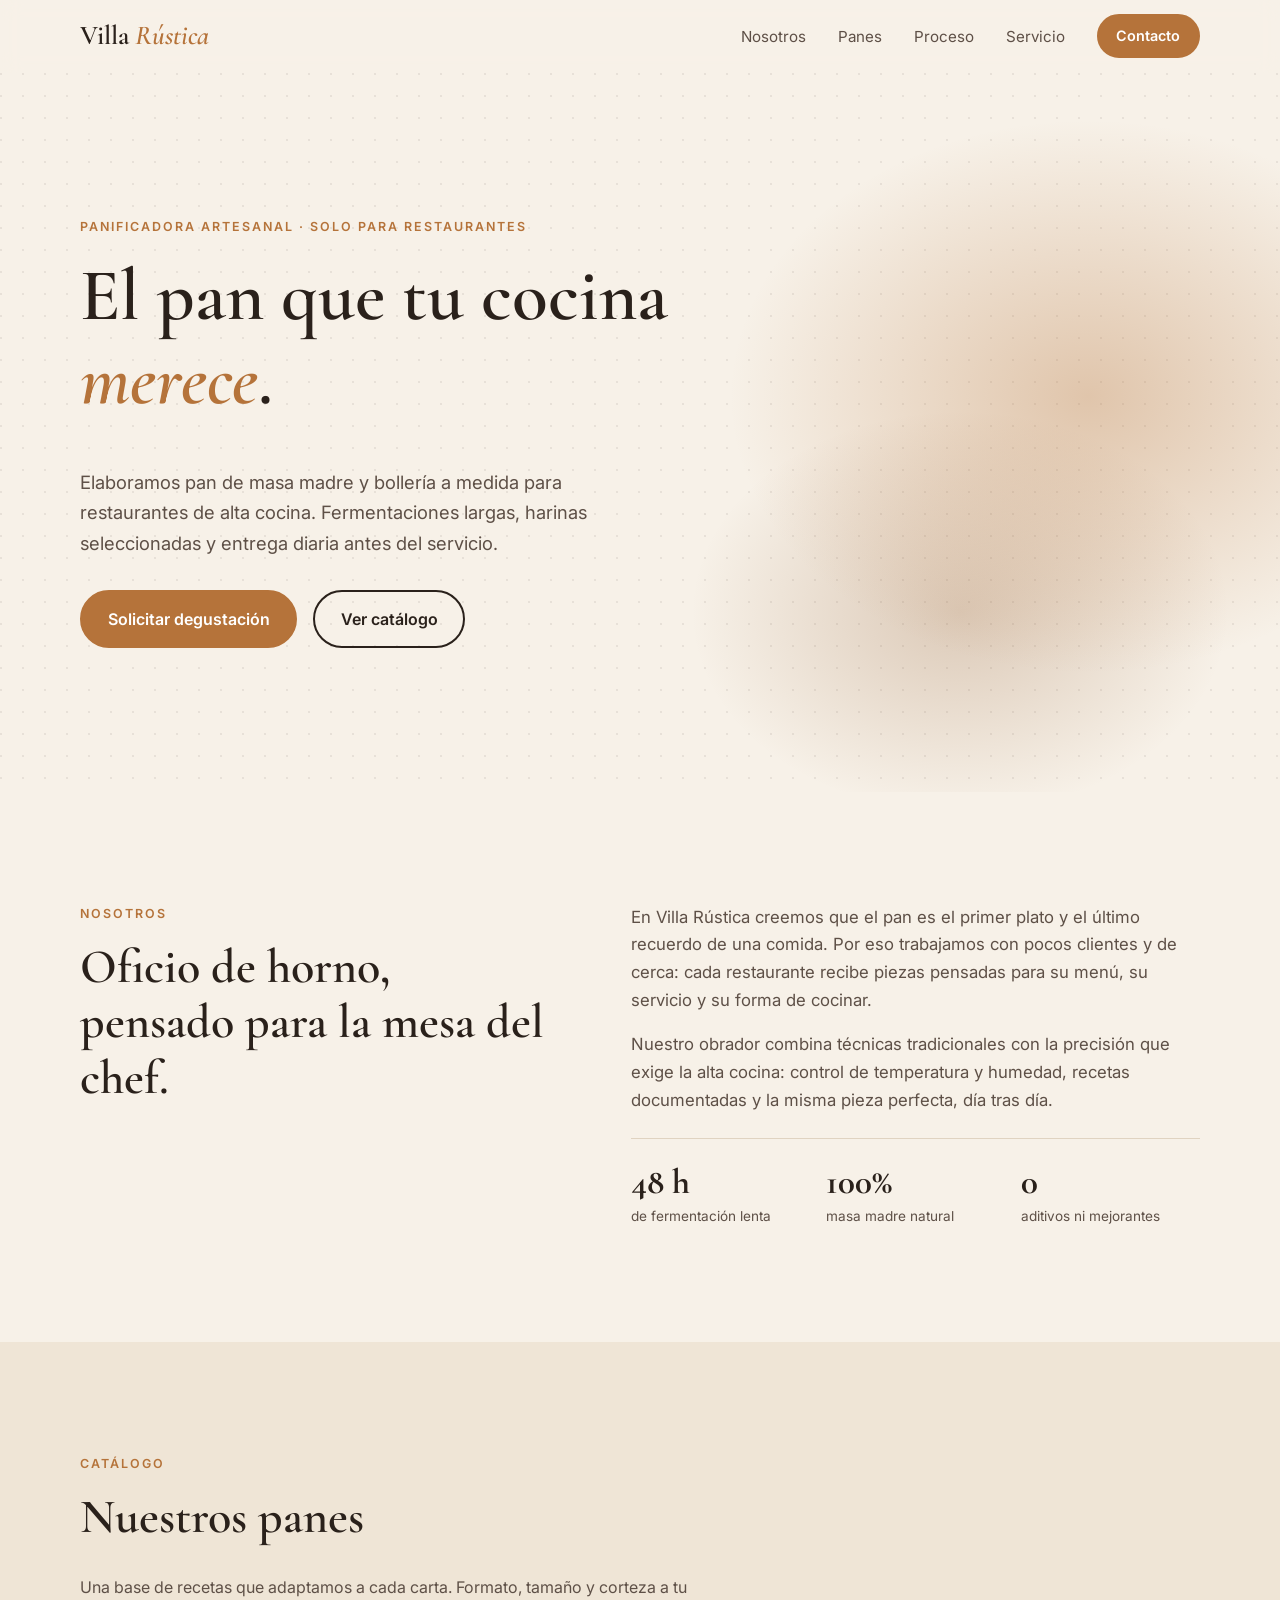
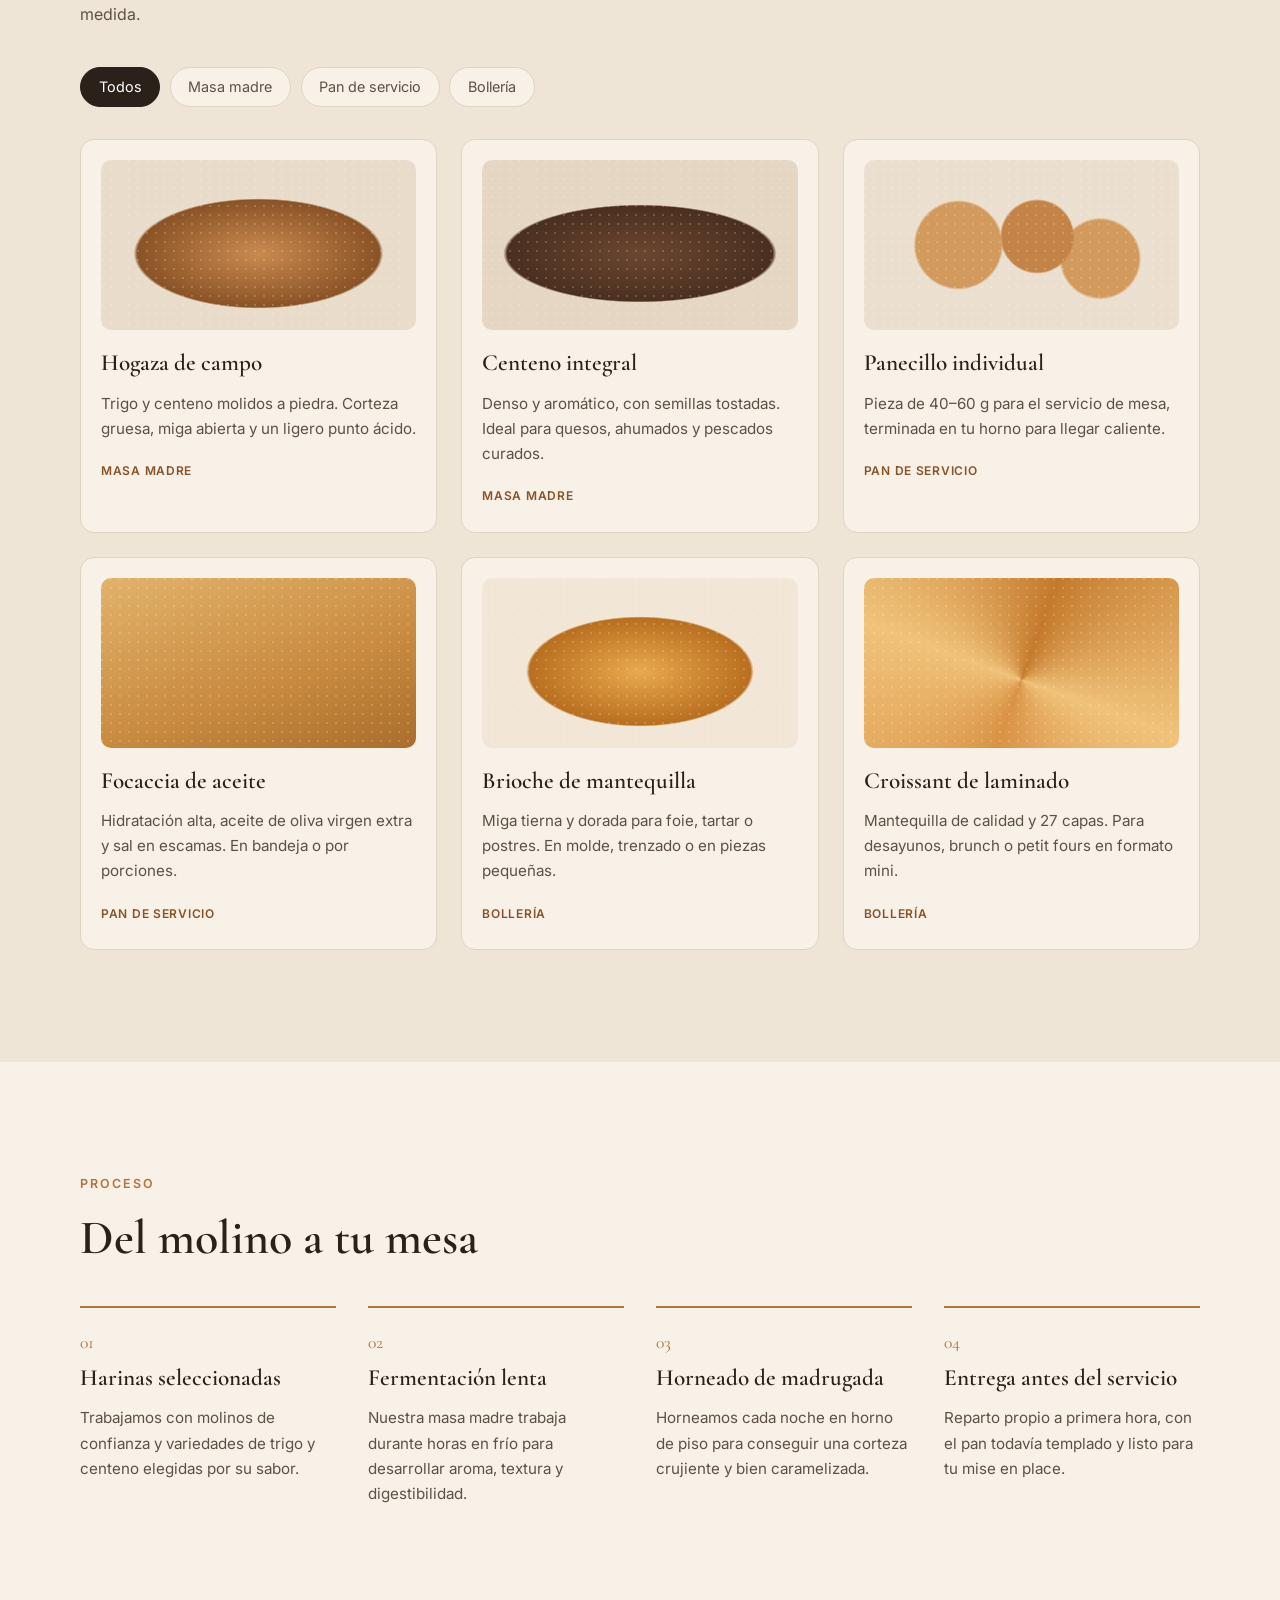
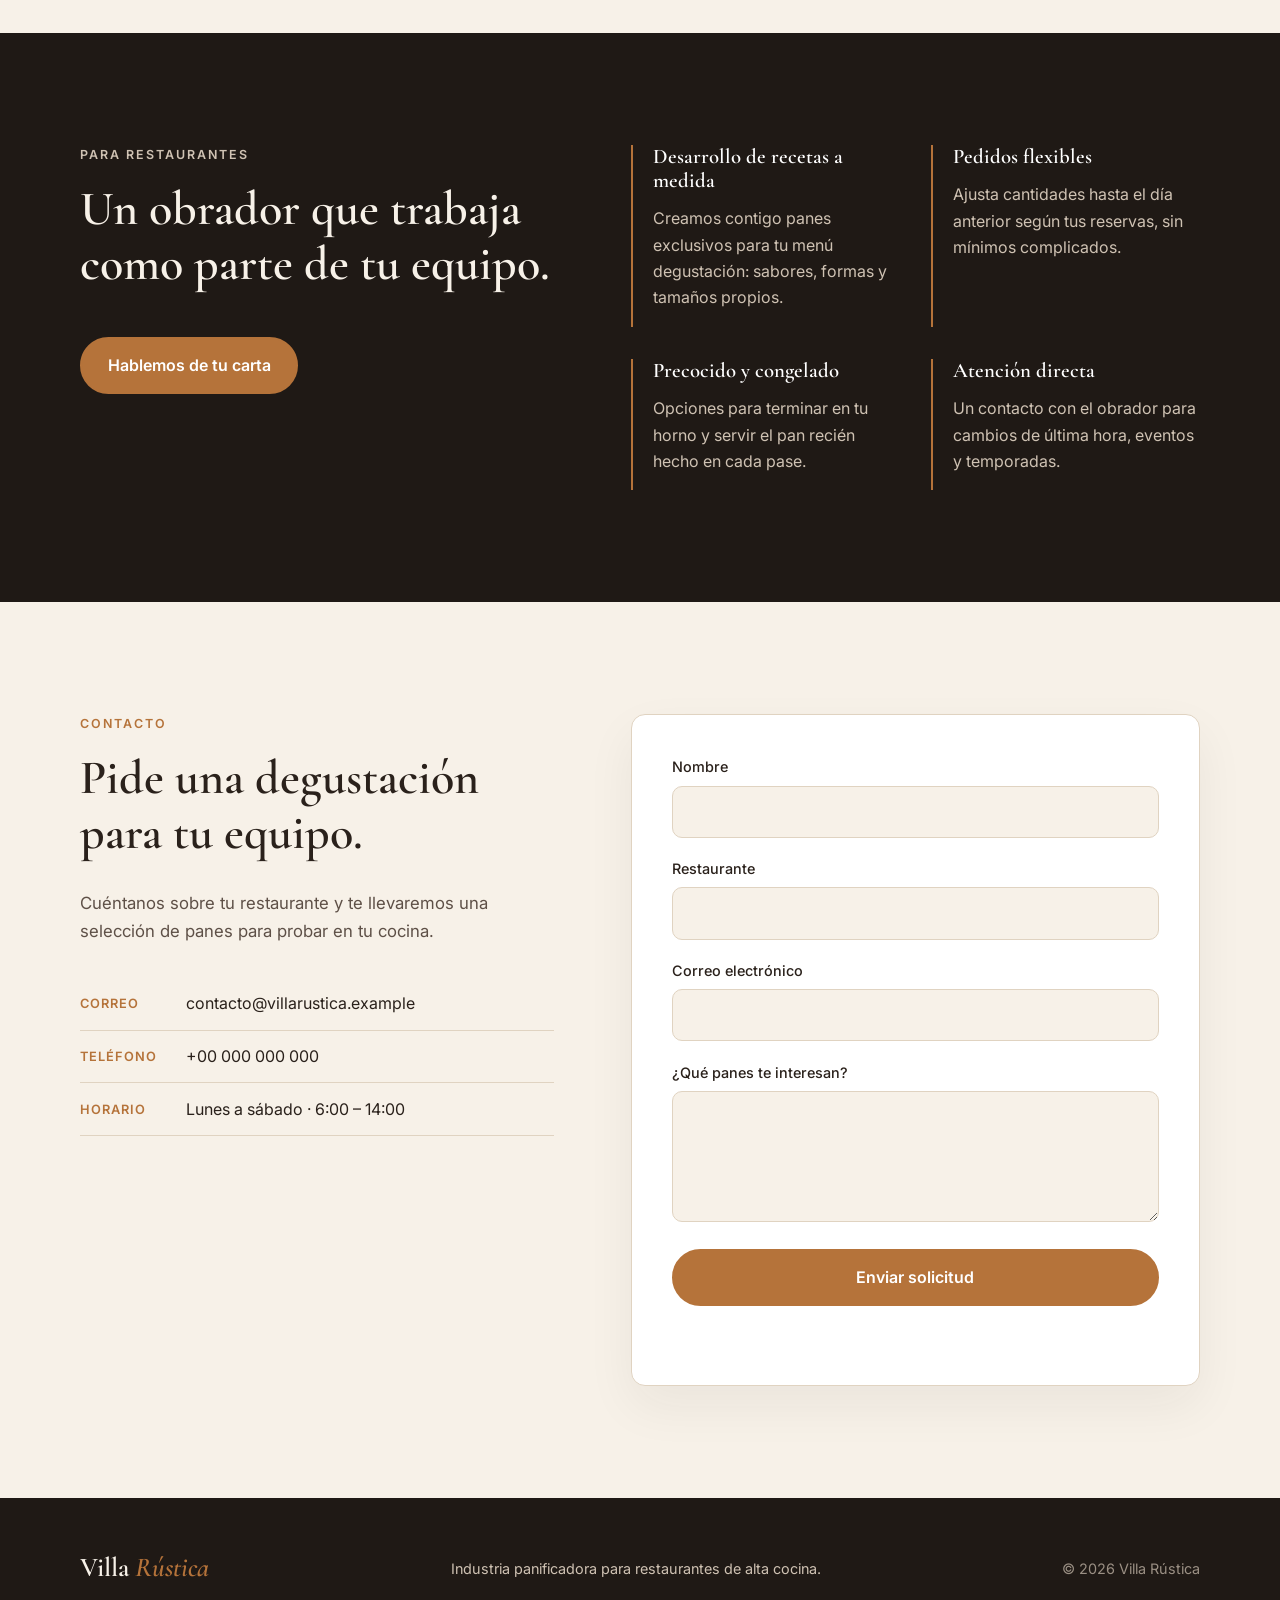
==== index.html @ 1c326f07 "Añade página web de presentación de Villa Rústica Landing estática (HTML/CSS/JS sin dependencias) co" ====
<!doctype html>
<html lang="es">
<head>
  <meta charset="utf-8">
  <meta name="viewport" content="width=device-width, initial-scale=1">
  <title>Villa Rústica · Panadería para alta cocina</title>
  <meta name="description" content="Villa Rústica: industria panificadora artesanal que elabora pan de masa madre y bollería a medida para restaurantes de alta cocina.">
  <link rel="preconnect" href="https://fonts.googleapis.com">
  <link rel="preconnect" href="https://fonts.gstatic.com" crossorigin>
  <link href="https://fonts.googleapis.com/css2?family=Cormorant+Garamond:ital,wght@0,500;0,600;1,500&family=Inter:wght@400;500;600&display=swap" rel="stylesheet">
  <link rel="stylesheet" href="styles.css">
  <link rel="icon" href="data:image/svg+xml,<svg xmlns='http://www.w3.org/2000/svg' viewBox='0 0 64 64'><ellipse cx='32' cy='36' rx='26' ry='18' fill='%23b5733a'/><path d='M16 30q8-8 16 0M28 26q8-8 16 0' stroke='%23f5ecdf' stroke-width='3' fill='none' stroke-linecap='round'/></svg>">
</head>
<body>
  <header class="site-header" id="top">
    <nav class="nav container" aria-label="Principal">
      <a href="#top" class="brand">Villa <em>Rústica</em></a>
      <button class="nav-toggle" aria-expanded="false" aria-controls="nav-menu" aria-label="Abrir menú">
        <span></span><span></span><span></span>
      </button>
      <ul class="nav-menu" id="nav-menu">
        <li><a href="#nosotros">Nosotros</a></li>
        <li><a href="#panes">Panes</a></li>
        <li><a href="#proceso">Proceso</a></li>
        <li><a href="#servicio">Servicio</a></li>
        <li><a href="#contacto" class="btn btn-small">Contacto</a></li>
      </ul>
    </nav>
  </header>

  <main>
    <section class="hero">
      <div class="hero-bg" aria-hidden="true"></div>
      <div class="container hero-content">
        <p class="eyebrow">Panificadora artesanal · Solo para restaurantes</p>
        <h1>El pan que tu cocina <em>merece</em>.</h1>
        <p class="lead">Elaboramos pan de masa madre y bollería a medida para restaurantes de alta cocina. Fermentaciones largas, harinas seleccionadas y entrega diaria antes del servicio.</p>
        <div class="hero-actions">
          <a href="#contacto" class="btn">Solicitar degustación</a>
          <a href="#panes" class="btn btn-ghost">Ver catálogo</a>
        </div>
      </div>
    </section>

    <section class="section" id="nosotros">
      <div class="container split">
        <div>
          <p class="eyebrow">Nosotros</p>
          <h2>Oficio de horno, pensado para la mesa del chef.</h2>
        </div>
        <div class="prose">
          <p>En Villa Rústica creemos que el pan es el primer plato y el último recuerdo de una comida. Por eso trabajamos con pocos clientes y de cerca: cada restaurante recibe piezas pensadas para su menú, su servicio y su forma de cocinar.</p>
          <p>Nuestro obrador combina técnicas tradicionales con la precisión que exige la alta cocina: control de temperatura y humedad, recetas documentadas y la misma pieza perfecta, día tras día.</p>
          <ul class="stats">
            <li><strong>48 h</strong><span>de fermentación lenta</span></li>
            <li><strong>100%</strong><span>masa madre natural</span></li>
            <li><strong>0</strong><span>aditivos ni mejorantes</span></li>
          </ul>
        </div>
      </div>
    </section>

    <section class="section section-alt" id="panes">
      <div class="container">
        <div class="section-head">
          <p class="eyebrow">Catálogo</p>
          <h2>Nuestros panes</h2>
          <p>Una base de recetas que adaptamos a cada carta. Formato, tamaño y corteza a tu medida.</p>
        </div>
        <div class="filters" role="group" aria-label="Filtrar panes">
          <button class="chip is-active" data-filter="todos">Todos</button>
          <button class="chip" data-filter="masa-madre">Masa madre</button>
          <button class="chip" data-filter="servicio">Pan de servicio</button>
          <button class="chip" data-filter="dulce">Bollería</button>
        </div>
        <div class="cards">
          <article class="card" data-cat="masa-madre">
            <div class="card-art art-1" aria-hidden="true"></div>
            <h3>Hogaza de campo</h3>
            <p>Trigo y centeno molidos a piedra. Corteza gruesa, miga abierta y un ligero punto ácido.</p>
            <span class="tag">Masa madre</span>
          </article>
          <article class="card" data-cat="masa-madre">
            <div class="card-art art-2" aria-hidden="true"></div>
            <h3>Centeno integral</h3>
            <p>Denso y aromático, con semillas tostadas. Ideal para quesos, ahumados y pescados curados.</p>
            <span class="tag">Masa madre</span>
          </article>
          <article class="card" data-cat="servicio">
            <div class="card-art art-3" aria-hidden="true"></div>
            <h3>Panecillo individual</h3>
            <p>Pieza de 40–60 g para el servicio de mesa, terminada en tu horno para llegar caliente.</p>
            <span class="tag">Pan de servicio</span>
          </article>
          <article class="card" data-cat="servicio">
            <div class="card-art art-4" aria-hidden="true"></div>
            <h3>Focaccia de aceite</h3>
            <p>Hidratación alta, aceite de oliva virgen extra y sal en escamas. En bandeja o por porciones.</p>
            <span class="tag">Pan de servicio</span>
          </article>
          <article class="card" data-cat="dulce">
            <div class="card-art art-5" aria-hidden="true"></div>
            <h3>Brioche de mantequilla</h3>
            <p>Miga tierna y dorada para foie, tartar o postres. En molde, trenzado o en piezas pequeñas.</p>
            <span class="tag">Bollería</span>
          </article>
          <article class="card" data-cat="dulce">
            <div class="card-art art-6" aria-hidden="true"></div>
            <h3>Croissant de laminado</h3>
            <p>Mantequilla de calidad y 27 capas. Para desayunos, brunch o petit fours en formato mini.</p>
            <span class="tag">Bollería</span>
          </article>
        </div>
      </div>
    </section>

    <section class="section" id="proceso">
      <div class="container">
        <div class="section-head">
          <p class="eyebrow">Proceso</p>
          <h2>Del molino a tu mesa</h2>
        </div>
        <ol class="steps">
          <li>
            <span class="step-num">01</span>
            <h3>Harinas seleccionadas</h3>
            <p>Trabajamos con molinos de confianza y variedades de trigo y centeno elegidas por su sabor.</p>
          </li>
          <li>
            <span class="step-num">02</span>
            <h3>Fermentación lenta</h3>
            <p>Nuestra masa madre trabaja durante horas en frío para desarrollar aroma, textura y digestibilidad.</p>
          </li>
          <li>
            <span class="step-num">03</span>
            <h3>Horneado de madrugada</h3>
            <p>Horneamos cada noche en horno de piso para conseguir una corteza crujiente y bien caramelizada.</p>
          </li>
          <li>
            <span class="step-num">04</span>
            <h3>Entrega antes del servicio</h3>
            <p>Reparto propio a primera hora, con el pan todavía templado y listo para tu mise en place.</p>
          </li>
        </ol>
      </div>
    </section>

    <section class="section section-dark" id="servicio">
      <div class="container split">
        <div>
          <p class="eyebrow">Para restaurantes</p>
          <h2>Un obrador que trabaja como parte de tu equipo.</h2>
          <a href="#contacto" class="btn">Hablemos de tu carta</a>
        </div>
        <ul class="features">
          <li>
            <h3>Desarrollo de recetas a medida</h3>
            <p>Creamos contigo panes exclusivos para tu menú degustación: sabores, formas y tamaños propios.</p>
          </li>
          <li>
            <h3>Pedidos flexibles</h3>
            <p>Ajusta cantidades hasta el día anterior según tus reservas, sin mínimos complicados.</p>
          </li>
          <li>
            <h3>Precocido y congelado</h3>
            <p>Opciones para terminar en tu horno y servir el pan recién hecho en cada pase.</p>
          </li>
          <li>
            <h3>Atención directa</h3>
            <p>Un contacto con el obrador para cambios de última hora, eventos y temporadas.</p>
          </li>
        </ul>
      </div>
    </section>

    <section class="section" id="contacto">
      <div class="container split">
        <div>
          <p class="eyebrow">Contacto</p>
          <h2>Pide una degustación para tu equipo.</h2>
          <p class="prose">Cuéntanos sobre tu restaurante y te llevaremos una selección de panes para probar en tu cocina.</p>
          <ul class="contact-list">
            <li><span>Correo</span><a href="mailto:contacto@villarustica.example">contacto@villarustica.example</a></li>
            <li><span>Teléfono</span><a href="tel:+000000000">+00 000 000 000</a></li>
            <li><span>Horario</span>Lunes a sábado · 6:00 – 14:00</li>
          </ul>
        </div>
        <form class="form" id="contact-form" novalidate>
          <div class="field">
            <label for="name">Nombre</label>
            <input id="name" name="name" type="text" autocomplete="name" required>
          </div>
          <div class="field">
            <label for="restaurant">Restaurante</label>
            <input id="restaurant" name="restaurant" type="text" autocomplete="organization" required>
          </div>
          <div class="field">
            <label for="email">Correo electrónico</label>
            <input id="email" name="email" type="email" autocomplete="email" required>
          </div>
          <div class="field">
            <label for="message">¿Qué panes te interesan?</label>
            <textarea id="message" name="message" rows="4"></textarea>
          </div>
          <button type="submit" class="btn btn-block">Enviar solicitud</button>
          <p class="form-status" role="status" aria-live="polite"></p>
        </form>
      </div>
    </section>
  </main>

  <footer class="site-footer">
    <div class="container footer-inner">
      <a href="#top" class="brand">Villa <em>Rústica</em></a>
      <p>Industria panificadora para restaurantes de alta cocina.</p>
      <p class="muted">© <span id="year"></span> Villa Rústica</p>
    </div>
  </footer>

  <script src="script.js"></script>
</body>
</html>
---- styles.css ----
:root {
  --flour: #f7f1e8;
  --flour-2: #efe5d6;
  --crust: #b5733a;
  --crust-dark: #8a5326;
  --ink: #2a211b;
  --ink-soft: #5e5047;
  --night: #1f1915;
  --line: #e0d3c1;
  --radius: 14px;
  --serif: "Cormorant Garamond", Georgia, serif;
  --sans: "Inter", system-ui, -apple-system, sans-serif;
}

*, *::before, *::after { box-sizing: border-box; }
html { scroll-behavior: smooth; }
body {
  margin: 0;
  font-family: var(--sans);
  font-size: 1rem;
  line-height: 1.65;
  color: var(--ink);
  background: var(--flour);
  -webkit-font-smoothing: antialiased;
}
img { max-width: 100%; display: block; }
a { color: inherit; }
h1, h2, h3 { font-family: var(--serif); font-weight: 600; line-height: 1.15; margin: 0 0 .6em; }
h1 { font-size: clamp(2.6rem, 6vw, 4.6rem); }
h2 { font-size: clamp(2rem, 4vw, 3rem); }
h3 { font-size: 1.45rem; }
h1 em, h2 em, .brand em { font-style: italic; color: var(--crust); }
p { margin: 0 0 1em; }

.container { width: min(1120px, 100% - 32px); margin-inline: auto; }

.eyebrow {
  font-size: .78rem;
  font-weight: 600;
  letter-spacing: .16em;
  text-transform: uppercase;
  color: var(--crust);
  margin-bottom: 1rem;
}

/* Buttons */
.btn {
  display: inline-block;
  padding: .85rem 1.6rem;
  border-radius: 999px;
  background: var(--crust);
  color: #fff;
  font-weight: 600;
  text-decoration: none;
  border: 2px solid var(--crust);
  cursor: pointer;
  font: inherit;
  font-weight: 600;
  transition: background .2s, border-color .2s, transform .2s;
}
.btn:hover { background: var(--crust-dark); border-color: var(--crust-dark); transform: translateY(-1px); }
.btn:focus-visible, .chip:focus-visible, a:focus-visible { outline: 3px solid var(--crust); outline-offset: 3px; }
.btn-ghost { background: transparent; color: var(--ink); border-color: var(--ink); }
.btn-ghost:hover { background: var(--ink); border-color: var(--ink); color: #fff; }
.btn-small { padding: .5rem 1.1rem; font-size: .9rem; }
.btn-block { width: 100%; }

/* Header */
.site-header {
  position: sticky;
  top: 0;
  z-index: 50;
  background: rgba(247, 241, 232, .88);
  backdrop-filter: blur(10px);
  border-bottom: 1px solid transparent;
  transition: border-color .2s;
}
.site-header.scrolled { border-bottom-color: var(--line); }
.nav { display: flex; align-items: center; justify-content: space-between; height: 72px; }
.brand { font-family: var(--serif); font-size: 1.7rem; font-weight: 600; text-decoration: none; }
.nav-menu { display: flex; align-items: center; gap: 2rem; list-style: none; margin: 0; padding: 0; }
.nav-menu a:not(.btn) { text-decoration: none; font-size: .95rem; color: var(--ink-soft); }
.nav-menu a:not(.btn):hover { color: var(--ink); }
.nav-toggle { display: none; background: none; border: 0; padding: 8px; cursor: pointer; }
.nav-toggle span { display: block; width: 24px; height: 2px; background: var(--ink); margin: 5px 0; transition: transform .2s, opacity .2s; }

/* Hero */
.hero { position: relative; overflow: hidden; padding: clamp(5rem, 12vw, 9rem) 0; }
.hero-bg {
  position: absolute; inset: 0;
  background:
    radial-gradient(ellipse 40% 55% at 85% 45%, rgba(181, 115, 58, .35), transparent 70%),
    radial-gradient(ellipse 30% 40% at 75% 75%, rgba(138, 83, 38, .25), transparent 70%),
    radial-gradient(circle at 1px 1px, rgba(42, 33, 27, .08) 1px, transparent 0) 0 0 / 22px 22px;
}
.hero-content { position: relative; max-width: 760px; margin-left: max(16px, (100% - 1120px) / 2); }
.lead { font-size: 1.15rem; color: var(--ink-soft); max-width: 580px; }
.hero-actions { display: flex; flex-wrap: wrap; gap: 1rem; margin-top: 2rem; }

/* Sections */
.section { padding: clamp(4rem, 9vw, 7rem) 0; }
.section-alt { background: var(--flour-2); }
.section-dark { background: var(--night); color: var(--flour); }
.section-dark p { color: #cfc2b3; }
.section-head { max-width: 640px; margin-bottom: 2.5rem; }
.section-head p:last-child { color: var(--ink-soft); }
.split { display: grid; grid-template-columns: 1fr 1.2fr; gap: clamp(2rem, 6vw, 5rem); align-items: start; }
.prose { color: var(--ink-soft); font-size: 1.05rem; }

.stats { display: grid; grid-template-columns: repeat(3, 1fr); gap: 1rem; list-style: none; padding: 1.5rem 0 0; margin: 1.5rem 0 0; border-top: 1px solid var(--line); }
.stats strong { display: block; font-family: var(--serif); font-size: 2.2rem; color: var(--ink); line-height: 1.1; }
.stats span { font-size: .85rem; }

/* Filters + cards */
.filters { display: flex; flex-wrap: wrap; gap: .6rem; margin-bottom: 2rem; }
.chip {
  font: inherit; font-size: .9rem;
  padding: .45rem 1.1rem;
  border-radius: 999px;
  border: 1px solid var(--line);
  background: var(--flour);
  color: var(--ink-soft);
  cursor: pointer;
  transition: all .2s;
}
.chip:hover { border-color: var(--crust); color: var(--ink); }
.chip.is-active { background: var(--ink); border-color: var(--ink); color: #fff; }

.cards { display: grid; grid-template-columns: repeat(auto-fill, minmax(280px, 1fr)); gap: 1.5rem; }
.card {
  background: var(--flour);
  border: 1px solid var(--line);
  border-radius: var(--radius);
  padding: 1.25rem 1.25rem 1.5rem;
  transition: transform .25s, box-shadow .25s, opacity .25s;
}
.card:hover { transform: translateY(-4px); box-shadow: 0 16px 36px rgba(42, 33, 27, .1); }
.card[hidden] { display: none; }
.card p { color: var(--ink-soft); font-size: .95rem; }
.tag { display: inline-block; font-size: .75rem; font-weight: 600; letter-spacing: .06em; text-transform: uppercase; color: var(--crust-dark); }

.card-art { height: 170px; border-radius: 10px; margin-bottom: 1.25rem; position: relative; overflow: hidden; }
.card-art::after {
  content: ""; position: absolute; inset: 0;
  background: radial-gradient(circle at 1px 1px, rgba(255,255,255,.18) 1px, transparent 0) 0 0 / 9px 9px;
}
.art-1 { background: radial-gradient(ellipse 55% 45% at 50% 55%, #c98a4f, #8a5326 70%, #e9dccb 72%); }
.art-2 { background: radial-gradient(ellipse 60% 40% at 50% 55%, #6b4630, #4a2f1f 70%, #e5d7c3 72%); }
.art-3 { background:
  radial-gradient(circle at 30% 50%, #d39a5e 0 18%, transparent 19%),
  radial-gradient(circle at 55% 45%, #c58447 0 18%, transparent 19%),
  radial-gradient(circle at 75% 58%, #d39a5e 0 15%, transparent 16%), #ebdfcf; }
.art-4 { background: linear-gradient(160deg, #e2b26b, #c88a3f 60%, #a96e2c); }
.art-5 { background: radial-gradient(ellipse 50% 45% at 50% 55%, #e9a94d, #b86f1f 70%, #f2e7d6 72%); }
.art-6 { background: conic-gradient(from 200deg at 50% 60%, #d99345, #f0c27a, #c47a2c, #f0c27a, #d99345); }

/* Steps */
.steps { list-style: none; padding: 0; margin: 0; display: grid; grid-template-columns: repeat(4, 1fr); gap: 2rem; counter-reset: none; }
.steps li { border-top: 2px solid var(--crust); padding-top: 1.25rem; }
.steps p { color: var(--ink-soft); font-size: .95rem; }
.step-num { font-family: var(--serif); font-size: 1.1rem; color: var(--crust); display: block; margin-bottom: .5rem; }

/* Features */
.features { list-style: none; padding: 0; margin: 0; display: grid; grid-template-columns: 1fr 1fr; gap: 2rem; }
.features li { border-left: 2px solid var(--crust); padding-left: 1.25rem; }
.features h3 { color: #fff; font-size: 1.3rem; }
.section-dark .btn { margin-top: 1rem; }

/* Contact */
.contact-list { list-style: none; padding: 0; margin: 2rem 0 0; }
.contact-list li { display: flex; gap: 1rem; padding: .8rem 0; border-bottom: 1px solid var(--line); flex-wrap: wrap; }
.contact-list span { width: 90px; font-size: .8rem; font-weight: 600; letter-spacing: .08em; text-transform: uppercase; color: var(--crust); padding-top: .15rem; }
.contact-list a { text-decoration: none; }
.contact-list a:hover { color: var(--crust); }

.form { background: #fff; border: 1px solid var(--line); border-radius: var(--radius); padding: clamp(1.5rem, 4vw, 2.5rem); box-shadow: 0 20px 50px rgba(42, 33, 27, .06); }
.field { margin-bottom: 1.2rem; }
.field label { display: block; font-size: .9rem; font-weight: 500; margin-bottom: .4rem; }
.field input, .field textarea {
  width: 100%; font: inherit;
  padding: .75rem .9rem;
  border: 1px solid var(--line);
  border-radius: 10px;
  background: var(--flour);
  color: var(--ink);
  transition: border-color .2s, box-shadow .2s;
}
.field input:focus, .field textarea:focus { outline: none; border-color: var(--crust); box-shadow: 0 0 0 3px rgba(181, 115, 58, .2); }
.field.invalid input { border-color: #b3261e; }
.form-status { margin: 1rem 0 0; font-size: .95rem; min-height: 1.5em; }
.form-status.ok { color: #2e6b3a; }
.form-status.error { color: #b3261e; }

/* Footer */
.site-footer { background: var(--night); color: #cfc2b3; padding: 3rem 0; }
.site-footer .brand { color: var(--flour); }
.footer-inner { display: flex; flex-wrap: wrap; gap: 1rem 2rem; align-items: center; justify-content: space-between; }
.footer-inner p { margin: 0; font-size: .9rem; }
.muted { opacity: .7; }

/* Reveal on scroll */
.reveal { opacity: 0; transform: translateY(18px); transition: opacity .7s ease, transform .7s ease; }
.reveal.visible { opacity: 1; transform: none; }

@media (prefers-reduced-motion: reduce) {
  html { scroll-behavior: auto; }
  .reveal { opacity: 1; transform: none; transition: none; }
}

/* Responsive */
@media (max-width: 900px) {
  .split { grid-template-columns: 1fr; }
  .steps { grid-template-columns: 1fr 1fr; }
}
@media (max-width: 720px) {
  .nav-toggle { display: block; }
  .nav-menu {
    position: absolute; top: 72px; left: 0; right: 0;
    flex-direction: column; align-items: flex-start; gap: 0;
    background: var(--flour);
    border-bottom: 1px solid var(--line);
    padding: .5rem 16px 1.25rem;
    display: none;
  }
  .nav-menu.open { display: flex; }
  .nav-menu li { width: 100%; }
  .nav-menu a:not(.btn) { display: block; padding: .75rem 0; font-size: 1.05rem; }
  .nav-menu .btn { margin-top: .5rem; }
  .nav-toggle[aria-expanded="true"] span:nth-child(1) { transform: translateY(7px) rotate(45deg); }
  .nav-toggle[aria-expanded="true"] span:nth-child(2) { opacity: 0; }
  .nav-toggle[aria-expanded="true"] span:nth-child(3) { transform: translateY(-7px) rotate(-45deg); }
  .features, .steps { grid-template-columns: 1fr; }
  .stats strong { font-size: 1.8rem; }
}
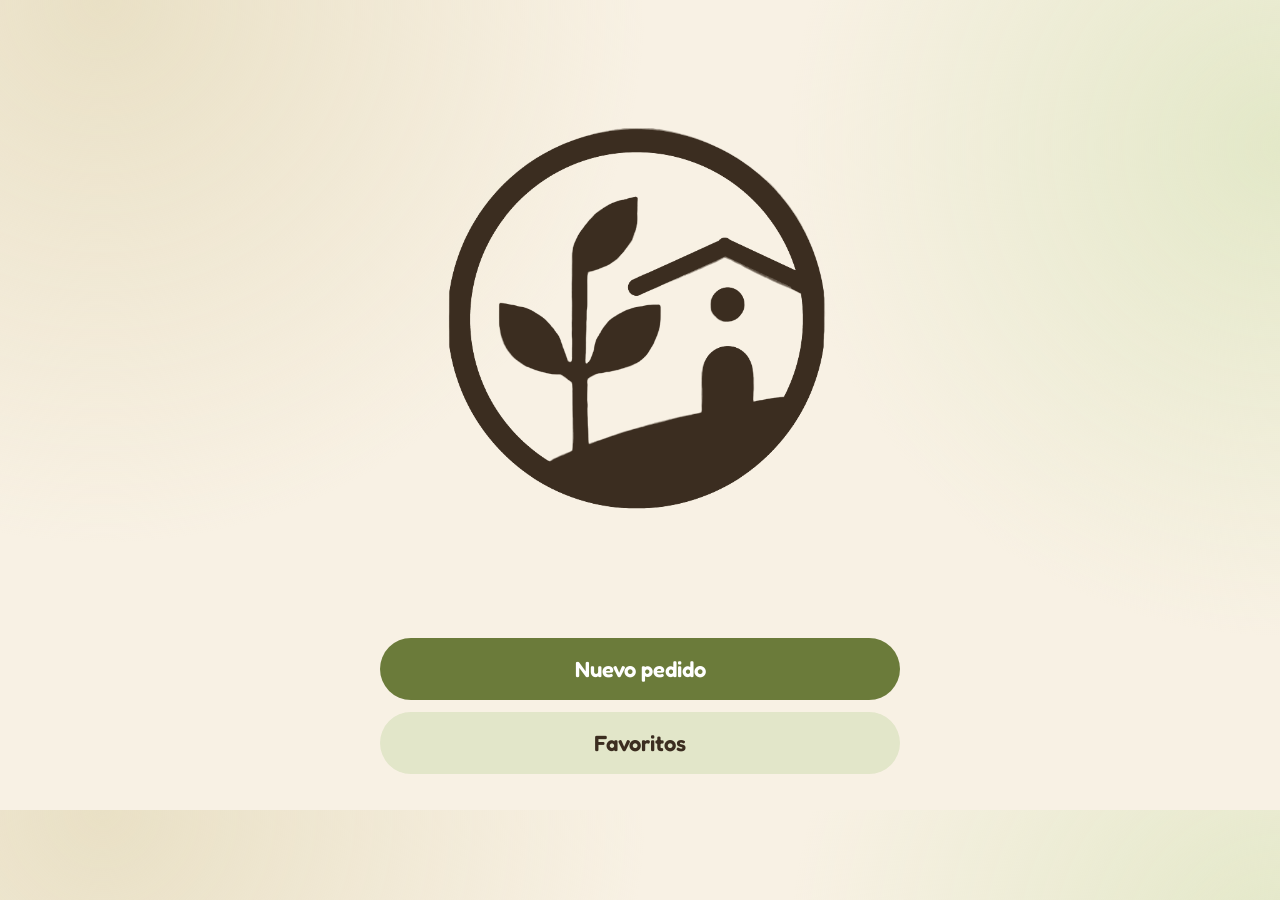
==== commit 5bcbaeba: "Rename index.html.html to index.html" ====
--- a/index.html
+++ b/index.html
@@ -1,222 +1,192 @@
-<!doctype html>
+<!DOCTYPE html>
 <html lang="es">
 <head>
-  <meta charset="utf-8">
-  <meta name="viewport" content="width=device-width, initial-scale=1">
-  <title>Villa Rústica · Panadería para alta cocina</title>
-  <meta name="description" content="Villa Rústica: industria panificadora artesanal que elabora pan de masa madre y bollería a medida para restaurantes de alta cocina.">
-  <link rel="preconnect" href="https://fonts.googleapis.com">
-  <link rel="preconnect" href="https://fonts.gstatic.com" crossorigin>
-  <link href="https://fonts.googleapis.com/css2?family=Cormorant+Garamond:ital,wght@0,500;0,600;1,500&family=Inter:wght@400;500;600&display=swap" rel="stylesheet">
-  <link rel="stylesheet" href="styles.css">
-  <link rel="icon" href="data:image/svg+xml,<svg xmlns='http://www.w3.org/2000/svg' viewBox='0 0 64 64'><ellipse cx='32' cy='36' rx='26' ry='18' fill='%23b5733a'/><path d='M16 30q8-8 16 0M28 26q8-8 16 0' stroke='%23f5ecdf' stroke-width='3' fill='none' stroke-linecap='round'/></svg>">
+<meta charset="utf-8">
+<meta name="viewport" content="width=device-width, initial-scale=1, viewport-fit=cover">
+<title>Villa Rústica</title>
+<link href="https://fonts.googleapis.com/css2?family=Fredoka:wght@500;600&family=DM+Sans:wght@400;500;700&display=swap" rel="stylesheet">
+<style>
+:root{color-scheme:light;--bg:#f8f1e4;--ink:#3b2d20;--soft:#7f705a;--pink:#6b7b3a;--pink2:#ebe0c8;--lilac:#e2e6c9;--line:#ddd0b2;box-sizing:border-box;padding-top:env(safe-area-inset-top,0px);padding-bottom:env(safe-area-inset-bottom,0px)}
+*{box-sizing:border-box}
+html{scroll-padding-top:env(safe-area-inset-top,0px)}
+body{margin:0;background:radial-gradient(circle at 8% 0,#e9e0c5 0,transparent 38%),radial-gradient(circle at 100% 18%,#e3e8c8 0,transparent 34%),var(--bg);background-color:var(--bg);color:var(--ink);font-family:'DM Sans',system-ui,sans-serif;font-size:17px;line-height:1.3}
+h1,h2,b,.btn,.big,output{font-family:'Fredoka','DM Sans',system-ui,sans-serif}
+main{max-width:560px;margin:0 auto;padding:20px 16px 140px}
+h1{font-size:42px;margin:6px 0 0;font-weight:600;line-height:1;color:var(--pink)}
+.tag{color:var(--soft);margin:6px 0 4px}
+h2{font-size:21px;margin:26px 0 10px;font-weight:600}
+h2 i{display:inline-grid;place-items:center;width:28px;height:28px;border-radius:50%;background:var(--pink);color:#fff;font-style:normal;font-size:15px;margin-right:8px}
+main{counter-reset:n}h2.n{counter-increment:n}h2 i::before{content:counter(n)}
+.g2{display:grid;grid-template-columns:1fr 1fr;gap:12px}
+.card{border:3px solid transparent;background:#fff;border-radius:24px;padding:8px 8px 12px;text-align:center;box-shadow:0 6px 18px rgba(107,123,58,.16);cursor:pointer;font:inherit;color:inherit}
+.card.on{border-color:var(--pink);background:#fbf7ee;transform:rotate(-1.5deg)}
+.im{background:var(--pink2);border-radius:18px;padding:3px}
+.im svg,.ic svg{display:block;width:100%;height:auto}
+.card b{display:block;font-size:20px;margin-top:6px;font-weight:600}
+.card span{color:var(--soft)}
+.chips{display:flex;flex-wrap:wrap;gap:10px}
+.chip{display:flex;align-items:center;gap:8px;border:2.5px solid var(--line);background:#fff;border-radius:999px;padding:5px 16px 5px 5px;font:inherit;color:inherit;cursor:pointer;text-align:left}
+.chip.on{border-color:var(--pink);background:#fbf7ee}
+.ic{width:38px;height:38px;border-radius:50%;display:grid;place-items:center;padding:6px;flex:none}
+.chip small{display:block;color:var(--soft);font-size:13px}
+.qty{display:flex;align-items:center;gap:14px}
+.qty button{width:54px;height:54px;border-radius:50%;border:0;background:var(--pink2);color:var(--pink);font-size:32px;font-family:'Fredoka',sans-serif;cursor:pointer;padding:0}
+.qty output{font-size:38px;min-width:46px;text-align:center}
+.soft{color:var(--soft)}
+input{width:100%;font:inherit;font-size:18px;padding:12px 16px;border:2.5px solid var(--line);border-radius:999px;background:#fff;color:var(--ink);margin-top:14px}
+.bar{position:fixed;left:0;right:0;bottom:0;background:rgba(248,241,228,.94);backdrop-filter:blur(8px);border-top:2px solid var(--line);padding:10px 16px calc(10px + env(safe-area-inset-bottom,0px))}
+.bar .in{max-width:560px;margin:0 auto;display:flex;align-items:center;justify-content:space-between;gap:12px}
+.tot small{display:block;color:var(--soft);font-size:13px}.tot b{font-size:30px;color:var(--pink)}
+.btn{font-weight:600;font-size:18px;background:var(--pink);color:#fff;border:0;border-radius:999px;padding:14px 22px;cursor:pointer;text-decoration:none;display:inline-block;text-align:center}
+.btn.alt{background:var(--lilac);color:var(--ink)}
+.btn.sm{padding:8px 14px;font-size:15px}
+.btn:active{transform:scale(.96)}
+.fav{display:flex;align-items:center;gap:10px;background:#fff;border-radius:20px;padding:8px;margin-bottom:10px;box-shadow:0 4px 14px rgba(107,123,58,.14)}
+.fav .im{width:76px;flex:none}
+.fav .tx{flex:1;font-size:14px;color:var(--soft)}.fav .tx b{font-size:17px;color:var(--ink)}
+.x{border:0;background:none;font-size:20px;color:var(--soft);cursor:pointer;padding:8px}
+.msg{text-align:center;min-height:24px;margin-top:8px;color:#55702a;font-weight:700}
+#ov{display:none;position:fixed;inset:0;background:rgba(59,45,32,.5);overflow:auto;padding:calc(16px + env(safe-area-inset-top,0px)) 14px calc(24px + env(safe-area-inset-bottom,0px));z-index:10}
+.wrap{max-width:480px;margin:0 auto}
+.panel{background:#fff;border-radius:28px;padding:18px}
+.panel h2{margin:0 0 12px;text-align:center;color:var(--pink)}
+.thumbs{display:flex;flex-wrap:wrap;gap:10px;justify-content:center}
+.th{width:92px;text-align:center;font-size:13px;line-height:1.2}
+.th .im{padding:6px;margin-bottom:4px}
+.big{font-size:46px;color:var(--pink);text-align:center;line-height:1;margin-top:14px;font-weight:600}
+.cap{text-align:center;color:var(--soft);font-size:13px}
+.tk{margin-top:14px;font-size:14px;color:var(--soft);border-top:2px dashed var(--line);padding-top:10px}
+.tk hr{border:0;border-top:2px dashed var(--line);margin:8px 0}
+.ln{display:flex;justify-content:space-between;gap:8px}
+.acts{display:flex;flex-direction:column;gap:10px;margin-top:14px}
+.home{display:flex;flex-direction:column;align-items:center;justify-content:space-between;gap:24px;max-width:560px;margin:0 auto;min-height:90vh;padding:24px 20px 36px}
+.lw{flex:1;display:grid;place-items:center;width:100%}
+.logo{width:min(82vw,400px);height:auto;display:block}
+.hb{width:100%;display:flex;flex-direction:column;gap:12px}
+.btn.lg{font-size:22px;padding:18px 22px}
+.back{border:0;background:none;color:var(--pink);font:inherit;font-weight:700;cursor:pointer;padding:6px 0;margin-bottom:4px}
+.fh{margin-top:8px}
+</style>
 </head>
 <body>
-  <header class="site-header" id="top">
-    <nav class="nav container" aria-label="Principal">
-      <a href="#top" class="brand">Villa <em>Rústica</em></a>
-      <button class="nav-toggle" aria-expanded="false" aria-controls="nav-menu" aria-label="Abrir menú">
-        <span></span><span></span><span></span>
-      </button>
-      <ul class="nav-menu" id="nav-menu">
-        <li><a href="#nosotros">Nosotros</a></li>
-        <li><a href="#panes">Panes</a></li>
-        <li><a href="#proceso">Proceso</a></li>
-        <li><a href="#servicio">Servicio</a></li>
-        <li><a href="#contacto" class="btn btn-small">Contacto</a></li>
-      </ul>
-    </nav>
-  </header>
-
-  <main>
-    <section class="hero">
-      <div class="hero-bg" aria-hidden="true"></div>
-      <div class="container hero-content">
-        <p class="eyebrow">Panificadora artesanal · Solo para restaurantes</p>
-        <h1>El pan que tu cocina <em>merece</em>.</h1>
-        <p class="lead">Elaboramos pan de masa madre y bollería a medida para restaurantes de alta cocina. Fermentaciones largas, harinas seleccionadas y entrega diaria antes del servicio.</p>
-        <div class="hero-actions">
-          <a href="#contacto" class="btn">Solicitar degustación</a>
-          <a href="#panes" class="btn btn-ghost">Ver catálogo</a>
-        </div>
-      </div>
-    </section>
-
-    <section class="section" id="nosotros">
-      <div class="container split">
-        <div>
-          <p class="eyebrow">Nosotros</p>
-          <h2>Oficio de horno, pensado para la mesa del chef.</h2>
-        </div>
-        <div class="prose">
-          <p>En Villa Rústica creemos que el pan es el primer plato y el último recuerdo de una comida. Por eso trabajamos con pocos clientes y de cerca: cada restaurante recibe piezas pensadas para su menú, su servicio y su forma de cocinar.</p>
-          <p>Nuestro obrador combina técnicas tradicionales con la precisión que exige la alta cocina: control de temperatura y humedad, recetas documentadas y la misma pieza perfecta, día tras día.</p>
-          <ul class="stats">
-            <li><strong>48 h</strong><span>de fermentación lenta</span></li>
-            <li><strong>100%</strong><span>masa madre natural</span></li>
-            <li><strong>0</strong><span>aditivos ni mejorantes</span></li>
-          </ul>
-        </div>
-      </div>
-    </section>
-
-    <section class="section section-alt" id="panes">
-      <div class="container">
-        <div class="section-head">
-          <p class="eyebrow">Catálogo</p>
-          <h2>Nuestros panes</h2>
-          <p>Una base de recetas que adaptamos a cada carta. Formato, tamaño y corteza a tu medida.</p>
-        </div>
-        <div class="filters" role="group" aria-label="Filtrar panes">
-          <button class="chip is-active" data-filter="todos">Todos</button>
-          <button class="chip" data-filter="masa-madre">Masa madre</button>
-          <button class="chip" data-filter="servicio">Pan de servicio</button>
-          <button class="chip" data-filter="dulce">Bollería</button>
-        </div>
-        <div class="cards">
-          <article class="card" data-cat="masa-madre">
-            <div class="card-art art-1" aria-hidden="true"></div>
-            <h3>Hogaza de campo</h3>
-            <p>Trigo y centeno molidos a piedra. Corteza gruesa, miga abierta y un ligero punto ácido.</p>
-            <span class="tag">Masa madre</span>
-          </article>
-          <article class="card" data-cat="masa-madre">
-            <div class="card-art art-2" aria-hidden="true"></div>
-            <h3>Centeno integral</h3>
-            <p>Denso y aromático, con semillas tostadas. Ideal para quesos, ahumados y pescados curados.</p>
-            <span class="tag">Masa madre</span>
-          </article>
-          <article class="card" data-cat="servicio">
-            <div class="card-art art-3" aria-hidden="true"></div>
-            <h3>Panecillo individual</h3>
-            <p>Pieza de 40–60 g para el servicio de mesa, terminada en tu horno para llegar caliente.</p>
-            <span class="tag">Pan de servicio</span>
-          </article>
-          <article class="card" data-cat="servicio">
-            <div class="card-art art-4" aria-hidden="true"></div>
-            <h3>Focaccia de aceite</h3>
-            <p>Hidratación alta, aceite de oliva virgen extra y sal en escamas. En bandeja o por porciones.</p>
-            <span class="tag">Pan de servicio</span>
-          </article>
-          <article class="card" data-cat="dulce">
-            <div class="card-art art-5" aria-hidden="true"></div>
-            <h3>Brioche de mantequilla</h3>
-            <p>Miga tierna y dorada para foie, tartar o postres. En molde, trenzado o en piezas pequeñas.</p>
-            <span class="tag">Bollería</span>
-          </article>
-          <article class="card" data-cat="dulce">
-            <div class="card-art art-6" aria-hidden="true"></div>
-            <h3>Croissant de laminado</h3>
-            <p>Mantequilla de calidad y 27 capas. Para desayunos, brunch o petit fours en formato mini.</p>
-            <span class="tag">Bollería</span>
-          </article>
-        </div>
-      </div>
-    </section>
-
-    <section class="section" id="proceso">
-      <div class="container">
-        <div class="section-head">
-          <p class="eyebrow">Proceso</p>
-          <h2>Del molino a tu mesa</h2>
-        </div>
-        <ol class="steps">
-          <li>
-            <span class="step-num">01</span>
-            <h3>Harinas seleccionadas</h3>
-            <p>Trabajamos con molinos de confianza y variedades de trigo y centeno elegidas por su sabor.</p>
-          </li>
-          <li>
-            <span class="step-num">02</span>
-            <h3>Fermentación lenta</h3>
-            <p>Nuestra masa madre trabaja durante horas en frío para desarrollar aroma, textura y digestibilidad.</p>
-          </li>
-          <li>
-            <span class="step-num">03</span>
-            <h3>Horneado de madrugada</h3>
-            <p>Horneamos cada noche en horno de piso para conseguir una corteza crujiente y bien caramelizada.</p>
-          </li>
-          <li>
-            <span class="step-num">04</span>
-            <h3>Entrega antes del servicio</h3>
-            <p>Reparto propio a primera hora, con el pan todavía templado y listo para tu mise en place.</p>
-          </li>
-        </ol>
-      </div>
-    </section>
-
-    <section class="section section-dark" id="servicio">
-      <div class="container split">
-        <div>
-          <p class="eyebrow">Para restaurantes</p>
-          <h2>Un obrador que trabaja como parte de tu equipo.</h2>
-          <a href="#contacto" class="btn">Hablemos de tu carta</a>
-        </div>
-        <ul class="features">
-          <li>
-            <h3>Desarrollo de recetas a medida</h3>
-            <p>Creamos contigo panes exclusivos para tu menú degustación: sabores, formas y tamaños propios.</p>
-          </li>
-          <li>
-            <h3>Pedidos flexibles</h3>
-            <p>Ajusta cantidades hasta el día anterior según tus reservas, sin mínimos complicados.</p>
-          </li>
-          <li>
-            <h3>Precocido y congelado</h3>
-            <p>Opciones para terminar en tu horno y servir el pan recién hecho en cada pase.</p>
-          </li>
-          <li>
-            <h3>Atención directa</h3>
-            <p>Un contacto con el obrador para cambios de última hora, eventos y temporadas.</p>
-          </li>
-        </ul>
-      </div>
-    </section>
-
-    <section class="section" id="contacto">
-      <div class="container split">
-        <div>
-          <p class="eyebrow">Contacto</p>
-          <h2>Pide una degustación para tu equipo.</h2>
-          <p class="prose">Cuéntanos sobre tu restaurante y te llevaremos una selección de panes para probar en tu cocina.</p>
-          <ul class="contact-list">
-            <li><span>Correo</span><a href="mailto:contacto@villarustica.example">contacto@villarustica.example</a></li>
-            <li><span>Teléfono</span><a href="tel:+000000000">+00 000 000 000</a></li>
-            <li><span>Horario</span>Lunes a sábado · 6:00 – 14:00</li>
-          </ul>
-        </div>
-        <form class="form" id="contact-form" novalidate>
-          <div class="field">
-            <label for="name">Nombre</label>
-            <input id="name" name="name" type="text" autocomplete="name" required>
-          </div>
-          <div class="field">
-            <label for="restaurant">Restaurante</label>
-            <input id="restaurant" name="restaurant" type="text" autocomplete="organization" required>
-          </div>
-          <div class="field">
-            <label for="email">Correo electrónico</label>
-            <input id="email" name="email" type="email" autocomplete="email" required>
-          </div>
-          <div class="field">
-            <label for="message">¿Qué panes te interesan?</label>
-            <textarea id="message" name="message" rows="4"></textarea>
-          </div>
-          <button type="submit" class="btn btn-block">Enviar solicitud</button>
-          <p class="form-status" role="status" aria-live="polite"></p>
-        </form>
-      </div>
-    </section>
-  </main>
-
-  <footer class="site-footer">
-    <div class="container footer-inner">
-      <a href="#top" class="brand">Villa <em>Rústica</em></a>
-      <p>Industria panificadora para restaurantes de alta cocina.</p>
-      <p class="muted">© <span id="year"></span> Villa Rústica</p>
-    </div>
-  </footer>
-
-  <script src="script.js"></script>
+<section id="home" class="home"><div class="lw"><img class="logo" alt="Villa Rústica" src="[data-uri]"></div><div class="hb"><button class="btn lg" data-go="order" data-nw="1">Nuevo pedido</button><button class="btn alt lg" data-go="favp">Favoritos</button></div></section>
+<main id="order" style="display:none">
+<button class="back" data-go="home">← Inicio</button>
+<h1>Villa Rústica</h1>
+<p class="tag">Arma tu café a tu gusto ♡</p>
+<h2 class="n"><i></i>Elige tu café</h2><div class="g2" id="cafes"></div>
+<div id="tmpw"><h2 class="n"><i></i>Frío o caliente</h2><div class="chips" id="temps"></div></div>
+<h2 class="n"><i></i>Tipo de leche</h2><div class="chips" id="milks"></div>
+<h2 class="n"><i></i>Toppings</h2><div class="chips" id="tops"></div>
+<h2 class="n"><i></i>Cantidad</h2>
+<div class="qty"><button data-q="-1" aria-label="Restar">−</button><output id="qv">1</output><button data-q="1" aria-label="Sumar">+</button><span class="soft" id="up"></span></div>
+<input id="cli" placeholder="Tu nombre" maxlength="40" aria-label="Tu nombre">
+<h2>Tu café predeterminado</h2><div id="defw"></div><div class="msg" id="dmsg"></div>
+<div class="bar"><div class="in"><div class="tot"><small>TOTAL</small><b id="tot">$0.00</b></div><button class="btn" id="send">Guardar y enviar</button></div></div>
+</main>
+<main id="favp" style="display:none">
+<button class="back" data-go="home">← Inicio</button>
+<h2 class="fh">♡ Favoritos <span class="soft" id="fc"></span></h2>
+<div id="favs"></div>
+<button class="btn alt sm" id="fsave">Guardar mi predeterminado en favoritos</button>
+<div class="msg" id="fmsg"></div>
+</main>
+<div id="ov"><div class="wrap" id="tk"></div></div>
+<script>
+var CAF=[{id:'espresso',n:'Espresso',p:2.5},{id:'americano',n:'Americano',p:3},{id:'cappuccino',n:'Cappuccino',p:4},{id:'flat',n:'Flat white',p:4.25},{id:'latte',n:'Latte',p:4.5}];
+var MIL=[{id:'none',n:'Sin leche',l:'Sin leche',p:0},{id:'desl',n:'Deslactosada',l:'Leche deslactosada',p:.5},{id:'alm',n:'Almendra',l:'Leche de almendra',p:.75},{id:'avena',n:'Avena',l:'Leche de avena',p:1}];
+var TOP=[{id:'vainilla',n:'Vainilla',p:.5},{id:'lavanda',n:'Lavanda',p:.6},{id:'piloncillo',n:'Piloncillo',p:.4}];
+var BG={vainilla:'#f7ecc9',lavanda:'#e4dcee',piloncillo:'#efd9bd',avena:'#f3e7c4',alm:'#efdcc4',desl:'#e2ece8',none:'#ece6d8',hot:'#f3d9c4',cold:'#dce8e8'};
+var NUM='19286554308',NF=function(v){return '$'+v.toFixed(2)},$=function(i){return document.getElementById(i)};
+function by(a,id){for(var i=0;i<a.length;i++)if(a[i].id===id)return a[i]}
+function esc(x){return String(x).replace(/[&<>"]/g,function(m){return {'&':'&amp;','<':'&lt;','>':'&gt;','"':'&quot;'}[m]})}
+function cup(id){var A={
+espresso:[30,'#7a4a32','<circle cx="78" cy="58" r="15" fill="#9b6444" opacity=".7"/><ellipse cx="72" cy="52" rx="6" ry="3" fill="#fff" opacity=".35"/>'],
+americano:[38,'#5a3a2c','<circle cx="78" cy="58" r="26" fill="#6b4535"/><path d="M58 48Q66 40 78 40" stroke="#fff" stroke-width="3" fill="none" opacity=".35" stroke-linecap="round"/>'],
+latte:[38,'#d9a77c','<path d="M78 76C48 58 60 38 78 51C96 38 108 58 78 76Z" fill="#fff6ee"/>'],
+cappuccino:[38,'#fbeadb','<circle cx="78" cy="58" r="26" fill="#f1d2b4"/><circle cx="66" cy="50" r="2" fill="#7a4a32"/><circle cx="84" cy="46" r="2" fill="#7a4a32"/><circle cx="92" cy="62" r="2" fill="#7a4a32"/><circle cx="70" cy="68" r="2" fill="#7a4a32"/><circle cx="80" cy="58" r="2.5" fill="#7a4a32"/>'],
+flat:[38,'#c99468','<ellipse cx="78" cy="58" rx="24" ry="19" fill="#fff6ee"/><ellipse cx="78" cy="58" rx="12" ry="9" fill="#c99468"/>']}[id];
+return '<svg viewBox="0 0 160 120" role="img" aria-label="'+id+'"><ellipse cx="78" cy="108" rx="48" ry="7" fill="#3b2d20" opacity=".08"/><circle cx="78" cy="58" r="50" fill="#fff"/><rect x="120" y="50" width="28" height="16" rx="8" fill="#fff"/><circle cx="78" cy="58" r="'+A[0]+'" fill="#fbf6ea" stroke="#e5d6b8" stroke-width="3"/><circle cx="78" cy="58" r="'+(A[0]-5)+'" fill="'+A[1]+'"/>'+A[2]+'<circle cx="24" cy="20" r="5" fill="#c9d49a"/><circle cx="140" cy="24" r="4" fill="#e0c9a0"/></svg>'}
+function ico(id){var I={
+vainilla:'<path d="M8 42C16 32 28 20 42 8" stroke="#6b4332" stroke-width="5" fill="none" stroke-linecap="round"/><g transform="translate(17 17)" fill="#fffaf0" stroke="#e8d7a8" stroke-width="1.5"><ellipse cy="-6" rx="3.5" ry="6"/><ellipse cy="-6" rx="3.5" ry="6" transform="rotate(72)"/><ellipse cy="-6" rx="3.5" ry="6" transform="rotate(144)"/><ellipse cy="-6" rx="3.5" ry="6" transform="rotate(216)"/><ellipse cy="-6" rx="3.5" ry="6" transform="rotate(288)"/></g><circle cx="17" cy="17" r="3" fill="#f2c94c"/>',
+lavanda:'<path d="M24 44V18" stroke="#7a9a6a" stroke-width="2.5" stroke-linecap="round"/><path d="M24 38Q15 36 13 29M24 34Q33 32 35 25" stroke="#7a9a6a" stroke-width="2.5" fill="none" stroke-linecap="round"/><g fill="#b79cf2"><ellipse cx="24" cy="8" rx="3" ry="4.5"/><ellipse cx="19" cy="14" rx="3" ry="4.5" transform="rotate(-20 19 14)"/><ellipse cx="29" cy="14" rx="3" ry="4.5" transform="rotate(20 29 14)"/><ellipse cx="24" cy="17" rx="3" ry="4.5"/><ellipse cx="20" cy="22" rx="3" ry="4" transform="rotate(-20 20 22)"/><ellipse cx="28" cy="22" rx="3" ry="4" transform="rotate(20 28 22)"/></g>',
+piloncillo:'<ellipse cx="24" cy="38" rx="13" ry="4" fill="#8a5028"/><path d="M11 38L16 14H32L37 38Z" fill="#a8683a"/><ellipse cx="24" cy="14" rx="8" ry="3" fill="#c98a55"/><path d="M19 22L17 34" stroke="#8a5028" stroke-width="2.5" stroke-linecap="round"/>',
+avena:'<path d="M24 44V12" stroke="#b08a4a" stroke-width="2.5" stroke-linecap="round"/><g fill="#e6c36a"><ellipse cx="18" cy="17" rx="3.5" ry="6" transform="rotate(-30 18 17)"/><ellipse cx="30" cy="17" rx="3.5" ry="6" transform="rotate(30 30 17)"/><ellipse cx="18" cy="29" rx="3.5" ry="6" transform="rotate(-30 18 29)"/><ellipse cx="30" cy="29" rx="3.5" ry="6" transform="rotate(30 30 29)"/><ellipse cx="24" cy="9" rx="3" ry="6"/></g>',
+alm:'<path d="M24 6C37 13 39 31 24 43C9 31 11 13 24 6Z" fill="#d9a066"/><path d="M24 14V35" stroke="#b9783a" stroke-width="2" stroke-linecap="round"/><path d="M16 20Q17 14 21 11" stroke="#f2cfa0" stroke-width="2" fill="none" stroke-linecap="round"/>',
+desl:'<path d="M24 5C34 19 38 25 38 31A14 14 0 0 1 10 31C10 25 14 19 24 5Z" fill="#dff1ff" stroke="#8ec5ee" stroke-width="2.5"/><path d="M17 32a7 7 0 0 0 6 7" stroke="#fff" stroke-width="3" fill="none" stroke-linecap="round"/>',
+hot:'<path d="M24 5C27 14 36 18 36 29A12 12 0 0 1 12 29C12 22 17 20 18 13C21 16 22 11 24 5Z" fill="#e8873a"/><path d="M24 22C26 26 30 28 30 33A6 6 0 0 1 18 33C18 29 22 28 24 22Z" fill="#f6c453"/>',
+cold:'<rect x="10" y="10" width="28" height="28" rx="6" fill="#d6ecf2" stroke="#8cc3d1" stroke-width="2.5" transform="rotate(12 24 24)"/><path d="M17 19l6-4" stroke="#fff" stroke-width="3" stroke-linecap="round"/>'}[id]||'';
+return '<svg viewBox="0 0 48 48">'+I+'</svg>'}
+var s={cafe:'latte',milk:'desl',tops:[],qty:1,temp:'hot'},FAV=[],DEF=null,AC;
+try{FAV=JSON.parse(localStorage.getItem('cafe-favoritos'))||[];DEF=JSON.parse(localStorage.getItem('cafe-predeterminado'))}catch(e){}
+function nm(id){return id==='espresso'||id==='americano'}
+function ht(id){return id==='latte'||id==='americano'}
+function tp(o){return ht(o.cafe)?(o.temp||'hot'):''}
+function unit(o){var u=by(CAF,o.cafe).p+by(MIL,o.milk).p;o.tops.forEach(function(t){u+=by(TOP,t).p});return u}
+function key(o){return o.cafe+'|'+o.milk+'|'+o.tops.slice().sort().join(',')+'|'+o.qty+'|'+tp(o)}
+function desc(o){var a=[];if(tp(o))a.push(tp(o)==='cold'?'Frío':'Caliente');if(o.milk!=='none')a.push(by(MIL,o.milk).l);o.tops.forEach(function(t){a.push(by(TOP,t).n)});return a.join(' · ')||'Sin extras'}
+function chip(at,on,svg,bg,lb,p){return '<button class="chip'+(on?' on':'')+'" '+at+'><span class="ic" style="background:'+bg+'">'+svg+'</span><span>'+lb+'<small>'+(p?'+'+NF(p):'sin costo')+'</small></span></button>'}
+function render(){
+ var h='';CAF.forEach(function(c){h+='<button class="card'+(s.cafe===c.id?' on':'')+'" data-c="'+c.id+'"><div class="im">'+cup(c.id)+'</div><b>'+c.n+'</b><span>desde '+NF(c.p)+'</span></button>'});$('cafes').innerHTML=h;
+ h='';MIL.forEach(function(m){if(m.id==='none'&&!nm(s.cafe))return;h+=chip('data-m="'+m.id+'"',s.milk===m.id,ico(m.id),BG[m.id],m.n,m.p)});$('milks').innerHTML=h;
+ h='';TOP.forEach(function(t){h+=chip('data-t="'+t.id+'"',s.tops.indexOf(t.id)>=0,ico(t.id),BG[t.id],t.n,t.p)});$('tops').innerHTML=h;
+ $('tmpw').style.display=ht(s.cafe)?'':'none';$('temps').innerHTML=chip('data-p="hot"',s.temp==='hot',ico('hot'),BG.hot,'Caliente',0)+chip('data-p="cold"',s.temp==='cold',ico('cold'),BG.cold,'Frío',0);
+ $('qv').textContent=s.qty;var u=unit(s);$('up').textContent=NF(u)+' c/u';$('tot').textContent=NF(u*s.qty);
+}
+function persist(){try{localStorage.setItem('cafe-favoritos',JSON.stringify(FAV))}catch(e){}}
+function rf(){var h='';FAV.forEach(function(o,i){h+='<div class="fav"><div class="im">'+cup(o.cafe)+'</div><div class="tx"><b>'+by(CAF,o.cafe).n+' × '+o.qty+'</b><br>'+desc(o)+'<br>'+NF(unit(o)*o.qty)+'</div><button class="btn alt sm" data-fu="'+i+'">Usar</button><button class="x" data-fd="'+i+'" aria-label="Eliminar">✕</button></div>'});
+ $('favs').innerHTML=h||'<p class="soft">Aún no tienes favoritos. Guarda aquí tu pedido predeterminado.</p>';$('fc').textContent=FAV.length+'/5';$('fsave').style.display=DEF?'':'none'}
+function addFav(o,mid){var k=key(o),m;
+ if(FAV.some(function(x){return key(x)===k}))m='Ya está en tus favoritos';
+ else if(FAV.length>=5)m='Tu almacén está lleno (5/5). Elimina uno para guardar otro.';
+ else{FAV.push({cafe:o.cafe,milk:o.milk,tops:o.tops.slice(),qty:o.qty,temp:o.temp||'hot'});persist();m='¡Agregado a favoritos!'}
+ $(mid).textContent=m;rf()}
+document.body.addEventListener('click',function(e){var b=e.target.closest('button');if(!b)return;var d=b.dataset;
+ if(d.c){s.cafe=d.c;if(s.milk==='none'&&!nm(d.c))s.milk='desl'}
+ else if(d.m)s.milk=d.m;
+ else if(d.p)s.temp=d.p;
+ else if(d.go){if(d.nw)s={cafe:'latte',milk:'desl',tops:[],qty:1,temp:'hot'};go(d.go)}
+ else if(d.du){if(DEF){s={cafe:DEF.cafe,milk:DEF.milk,tops:DEF.tops.slice(),qty:DEF.qty,temp:DEF.temp||'hot'};window.scrollTo(0,0)}}
+ else if(d.ds){if(DEF)addFav(DEF,'dmsg')}
+ else if(d.t){var i=s.tops.indexOf(d.t);if(i<0)s.tops.push(d.t);else s.tops.splice(i,1)}
+ else if(d.q)s.qty=Math.max(1,Math.min(99,s.qty+ +d.q));
+ else if(d.fu!==undefined){var f=FAV[+d.fu];s={cafe:f.cafe,milk:f.milk,tops:f.tops.slice(),qty:f.qty,temp:f.temp||'hot'};go('order')}
+ else if(d.fd!==undefined){FAV.splice(+d.fd,1);persist();rf();$('fmsg').textContent=''}
+ else if(b.id==='fsave'){if(DEF)addFav(DEF,'fmsg')}
+ render()});
+function th(svg,bg,a,b){return '<div class="th"><div class="im" style="background:'+bg+'">'+svg+'</div><b>'+a+'</b><br>'+b+'</div>'}
+function show(o,isNew,ok){
+ var cf=by(CAF,o.cafe),ml=by(MIL,o.milk),u=unit(o),t=NF(u*o.qty),f=new Date(o.t).toLocaleString('es'),
+ tb=th(cup(cf.id),'#ebe0c8',cf.n,NF(cf.p)),rows='<div class="ln"><span>'+cf.n+'</span><span>'+NF(cf.p)+'</span></div>',
+ txt='COMANDA '+o.num+'\n'+f+'\nCliente: '+o.nom+'\n--------------\n'+cf.n+' '+NF(cf.p)+'\n';
+ if(tp(o)){var hc=tp(o)==='cold',tn=hc?'Frío':'Caliente';tb+=th(ico(tp(o)),BG[tp(o)],tn,'');rows+='<div class="ln"><span>'+tn+'</span><span></span></div>';txt+=tn+'\n'}
+ if(o.milk!=='none'){tb+=th(ico(ml.id),BG[ml.id],ml.l,'+'+NF(ml.p));rows+='<div class="ln"><span>'+ml.l+'</span><span>+'+NF(ml.p)+'</span></div>';txt+=ml.l+' +'+NF(ml.p)+'\n'}
+ o.tops.forEach(function(id){var p=by(TOP,id);tb+=th(ico(id),BG[id],p.n,'+'+NF(p.p));rows+='<div class="ln"><span>Topping '+p.n.toLowerCase()+'</span><span>+'+NF(p.p)+'</span></div>';txt+='Topping '+p.n+' +'+NF(p.p)+'\n'});
+ txt+='Precio por café: '+NF(u)+'\nCantidad: '+o.qty+'\n--------------\nTOTAL A PAGAR: '+t;
+ $('tk').innerHTML='<div class="panel"><h2>'+(isNew?'¡Pedido listo!':'Tu café predeterminado')+'</h2><div class="thumbs">'+tb+'</div><div class="big">'+t+'</div><div class="cap">TOTAL A PAGAR</div>'+
+ '<div class="tk"><b>COMANDA '+o.num+'</b><br>'+f+'<br>Cliente: '+esc(o.nom)+'<hr>'+rows+'<hr><div class="ln"><span>Precio por café</span><span>'+NF(u)+'</span></div><div class="ln"><span>Cantidad</span><span>× '+o.qty+'</span></div><div class="ln"><b>Total</b><b>'+t+'</b></div></div>'+
+ '<div class="msg" id="msg">'+(isNew?(ok?'Guardado como tu café predeterminado':'No se pudo guardar en este dispositivo'):'')+'</div>'+
+ '<div class="acts"><a class="btn" id="wa" target="_blank" rel="noopener">Enviar por WhatsApp</a><a class="btn alt" id="sm">Enviar por SMS</a><button class="btn alt" id="cp">Copiar comanda</button><button class="btn alt" id="fv">♡ Agregar a favoritos</button><button class="btn alt" id="vl">Editar este pedido</button><button class="btn alt" id="nv">Nuevo pedido</button></div></div>';
+ $('wa').href='https://wa.me/'+NUM+'?text='+encodeURIComponent(txt);
+ $('sm').href='sms:+'+NUM+'?&body='+encodeURIComponent(txt);
+ $('cp').onclick=function(){var m=$('msg');if(navigator.clipboard&&navigator.clipboard.writeText){navigator.clipboard.writeText(txt).then(function(){m.textContent='¡Copiada!'},function(){m.textContent='No se pudo copiar'})}else{m.textContent='No se pudo copiar'}};
+ $('fv').onclick=function(){addFav(o,'msg')};
+ $('vl').onclick=function(){s={cafe:o.cafe,milk:o.milk,tops:o.tops.slice(),qty:o.qty,temp:o.temp||'hot'};$('cli').value=o.nom==='Sin nombre'?'':o.nom;render();cl()};
+ $('nv').onclick=function(){s={cafe:'latte',milk:'desl',tops:[],qty:1,temp:'hot'};render();cl()};
+ var ov=$('ov');ov.style.display='block';ov.scrollTop=0}
+function cl(){$('ov').style.display='none'}
+function go(v){['home','order','favp'].forEach(function(i){$(i).style.display=i===v?'':'none'});window.scrollTo(0,0);if(v==='order')rd()}
+function rd(){var o=DEF;if(!o){$('defw').innerHTML='<p class="soft">Aún no tienes un café predeterminado. Se guarda el último pedido que envíes.</p>';return}
+ $('defw').innerHTML='<div class="fav"><div class="im">'+cup(o.cafe)+'</div><div class="tx"><b>'+by(CAF,o.cafe).n+' × '+o.qty+'</b><br>'+desc(o)+'<br>'+NF(unit(o)*o.qty)+'</div><button class="btn sm" data-du="1">Usar</button></div><button class="btn alt sm" data-ds="1">♡ Guardar en favoritos</button>'}
+$('send').onclick=function(){var now=Date.now(),ok=false,o={cafe:s.cafe,milk:s.milk,tops:s.tops.slice(),qty:s.qty,temp:s.temp,nom:$('cli').value.trim()||'Sin nombre',t:now,num:'#'+String(now).slice(-5)};
+ DEF=o;try{localStorage.setItem('cafe-predeterminado',JSON.stringify(o));ok=true}catch(e){}
+ chime();show(o,true,ok);rf();rd()};
+function ctx(){AC=AC||new(window.AudioContext||window.webkitAudioContext)();if(AC.state==='suspended')AC.resume();return AC}
+function pop(){try{var a=ctx(),t=a.currentTime,o=a.createOscillator(),g=a.createGain();o.type='sine';o.frequency.setValueAtTime(820,t);o.frequency.exponentialRampToValueAtTime(260,t+.07);g.gain.setValueAtTime(.2,t);g.gain.exponentialRampToValueAtTime(.001,t+.1);o.connect(g);g.connect(a.destination);o.start(t);o.stop(t+.12)}catch(e){}}
+function chime(){try{var a=ctx(),t=a.currentTime;[1047,1319,1568,2093].forEach(function(f,i){var o=a.createOscillator(),g=a.createGain(),b=t+i*.11;o.type='sine';o.frequency.value=f;g.gain.setValueAtTime(.0001,b);g.gain.exponentialRampToValueAtTime(.2,b+.02);g.gain.exponentialRampToValueAtTime(.001,b+.7);o.connect(g);g.connect(a.destination);o.start(b);o.stop(b+.75)})}catch(e){}}
+document.addEventListener('click',function(e){var b=e.target.closest('button,a.btn');if(b&&b.id!=='send')pop()});
+if(!(DEF&&DEF.cafe&&by(CAF,DEF.cafe)))DEF=null;
+render();rf();
+</script>
 </body>
 </html>
